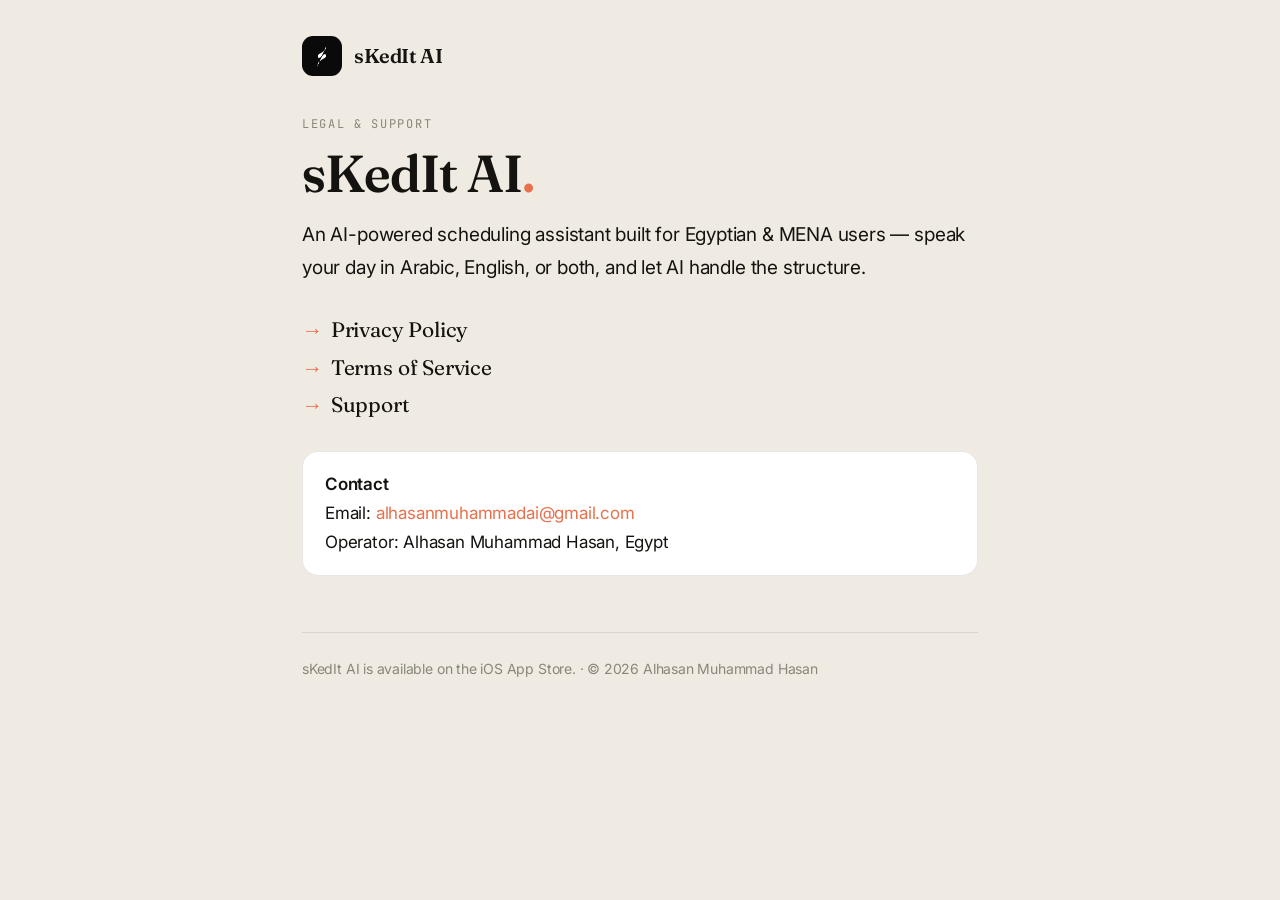
==== index.html @ c1757d88 "Redesign legal pages (app-matching) + correct content - Replace default-Jekyll markdown with standal" ====
<!DOCTYPE html>
<html lang="en">
<head>
<meta charset="utf-8">
<meta name="viewport" content="width=device-width, initial-scale=1">
<title>sKedIt AI — Legal &amp; Support</title>
<meta name="description" content="sKedIt AI — an AI scheduling assistant for Egyptian &amp; MENA users. Privacy policy, terms of service, and support.">
<link rel="preconnect" href="https://fonts.googleapis.com">
<link rel="preconnect" href="https://fonts.gstatic.com" crossorigin>
<link href="https://fonts.googleapis.com/css2?family=Fraunces:opsz,wght@9..144,500;9..144,600&family=Inter:wght@400;500;600&family=JetBrains+Mono:wght@500&display=swap" rel="stylesheet">
<link rel="stylesheet" href="styles.css">
<link rel="icon" href="logo.png">
</head>
<body>
<div class="wrap">
  <header class="site">
    <img src="logo.png" alt="sKedIt AI logo">
    <span class="name">sKedIt AI</span>
  </header>

  <p class="kicker">Legal &amp; Support</p>
  <h1>sKedIt&nbsp;AI<span class="dot">.</span></h1>
  <p class="lead">An AI-powered scheduling assistant built for Egyptian &amp; MENA users — speak your day in Arabic, English, or both, and let AI handle the structure.</p>

  <ul class="home-links">
    <li><a href="privacy.html"><span class="arrow">→</span> Privacy Policy</a></li>
    <li><a href="terms.html"><span class="arrow">→</span> Terms of Service</a></li>
    <li><a href="support.html"><span class="arrow">→</span> Support</a></li>
  </ul>

  <div class="card">
    <strong>Contact</strong><br>
    Email: <a href="mailto:alhasanmuhammadai@gmail.com">alhasanmuhammadai@gmail.com</a><br>
    Operator: Alhasan Muhammad Hasan, Egypt
  </div>

  <footer class="site">
    sKedIt AI is available on the iOS App Store. · © 2026 Alhasan Muhammad Hasan
  </footer>
</div>
</body>
</html>
---- styles.css ----
:root {
  --cream:#EFEBE3; --soft:#F4F0E7; --surface:#FFFFFF; --ink:#14130F;
  --muted:#8A867C; --accent:#E8704C; --hairline:rgba(20,19,15,0.10);
}
@media (prefers-color-scheme: dark) {
  :root {
    --cream:#14130F; --soft:#1E1B16; --surface:#1A1814; --ink:#EFEBE3;
    --muted:#9A968C; --accent:#F08A6A; --hairline:rgba(239,235,227,0.12);
  }
}
* { box-sizing: border-box; }
html { -webkit-text-size-adjust: 100%; }
body {
  margin: 0;
  background: var(--cream);
  color: var(--ink);
  font-family: 'Inter', -apple-system, BlinkMacSystemFont, 'Segoe UI', Roboto, sans-serif;
  font-size: 17px;
  line-height: 1.7;
  letter-spacing: -0.011em;
  -webkit-font-smoothing: antialiased;
  text-rendering: optimizeLegibility;
}
.wrap { max-width: 720px; margin: 0 auto; padding: 30px 22px 80px; }

header.site { display: flex; align-items: center; gap: 12px; padding: 6px 0 26px; }
header.site img { width: 40px; height: 40px; border-radius: 11px; display: block; }
header.site .name {
  font-family: 'Fraunces', Georgia, serif; font-weight: 600;
  font-size: 20px; letter-spacing: -0.02em;
}

nav.top {
  display: flex; flex-wrap: wrap; gap: 20px;
  padding-bottom: 28px; margin-bottom: 34px;
  border-bottom: 1px solid var(--hairline);
}
nav.top a { color: var(--muted); text-decoration: none; font-size: 14px; font-weight: 500; }
nav.top a:hover, nav.top a.active { color: var(--ink); }

.kicker {
  font-family: 'JetBrains Mono', ui-monospace, monospace;
  text-transform: uppercase; letter-spacing: 0.14em;
  font-size: 12px; color: var(--muted); margin-bottom: 12px;
}
h1 {
  font-family: 'Fraunces', Georgia, serif; font-weight: 600;
  font-size: clamp(34px, 7vw, 52px); line-height: 1.04;
  letter-spacing: -0.02em; margin: 0 0 8px;
}
h1 .dot { color: var(--accent); }
.meta { color: var(--muted); font-size: 14px; margin: 0 0 34px; }

h2 {
  font-family: 'Fraunces', Georgia, serif; font-weight: 600;
  font-size: 24px; letter-spacing: -0.01em; margin: 44px 0 12px;
}
h3 { font-size: 17px; font-weight: 600; margin: 26px 0 6px; }

p, li { color: var(--ink); }
.lead { font-size: 19px; }
a { color: var(--accent); text-decoration: none; }
a:hover { text-decoration: underline; }
ul { padding-left: 20px; }
li { margin: 6px 0; }
strong { font-weight: 600; }
hr { border: none; border-top: 1px solid var(--hairline); margin: 40px 0; }

.card {
  background: var(--surface); border: 1px solid var(--hairline);
  border-radius: 16px; padding: 18px 22px; margin: 20px 0;
}
.pill {
  display: inline-block; background: var(--soft); border: 1px solid var(--hairline);
  border-radius: 999px; padding: 4px 12px; font-size: 13px; color: var(--muted);
  font-family: 'JetBrains Mono', ui-monospace, monospace;
}

.home-links { list-style: none; padding: 0; margin: 28px 0; }
.home-links li { margin: 0 0 2px; }
.home-links a {
  font-family: 'Fraunces', Georgia, serif; font-size: 21px; color: var(--ink);
  display: inline-flex; align-items: center; gap: 8px;
}
.home-links a:hover { color: var(--accent); text-decoration: none; }
.home-links .arrow { color: var(--accent); }

footer.site {
  margin-top: 56px; padding-top: 24px;
  border-top: 1px solid var(--hairline); color: var(--muted); font-size: 14px;
}
footer.site a { color: var(--muted); text-decoration: underline; }
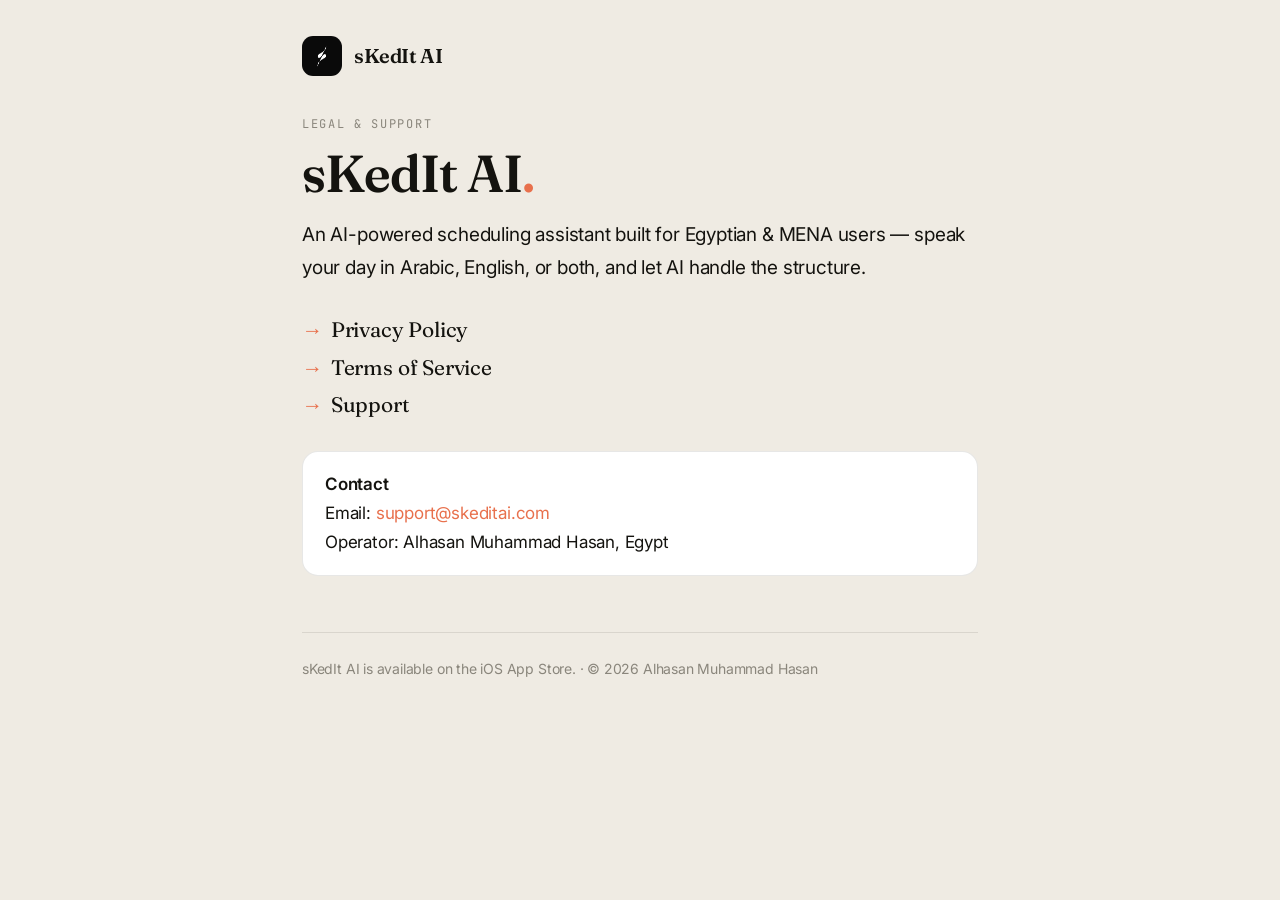
==== commit ec8d0e61: "chore: support contact -> support@skeditai.com" ====
--- a/index.html
+++ b/index.html
@@ -30,7 +30,7 @@
 
   <div class="card">
     <strong>Contact</strong><br>
-    Email: <a href="mailto:alhasanmuhammadai@gmail.com">alhasanmuhammadai@gmail.com</a><br>
+    Email: <a href="mailto:support@skeditai.com">support@skeditai.com</a><br>
     Operator: Alhasan Muhammad Hasan, Egypt
   </div>
 
